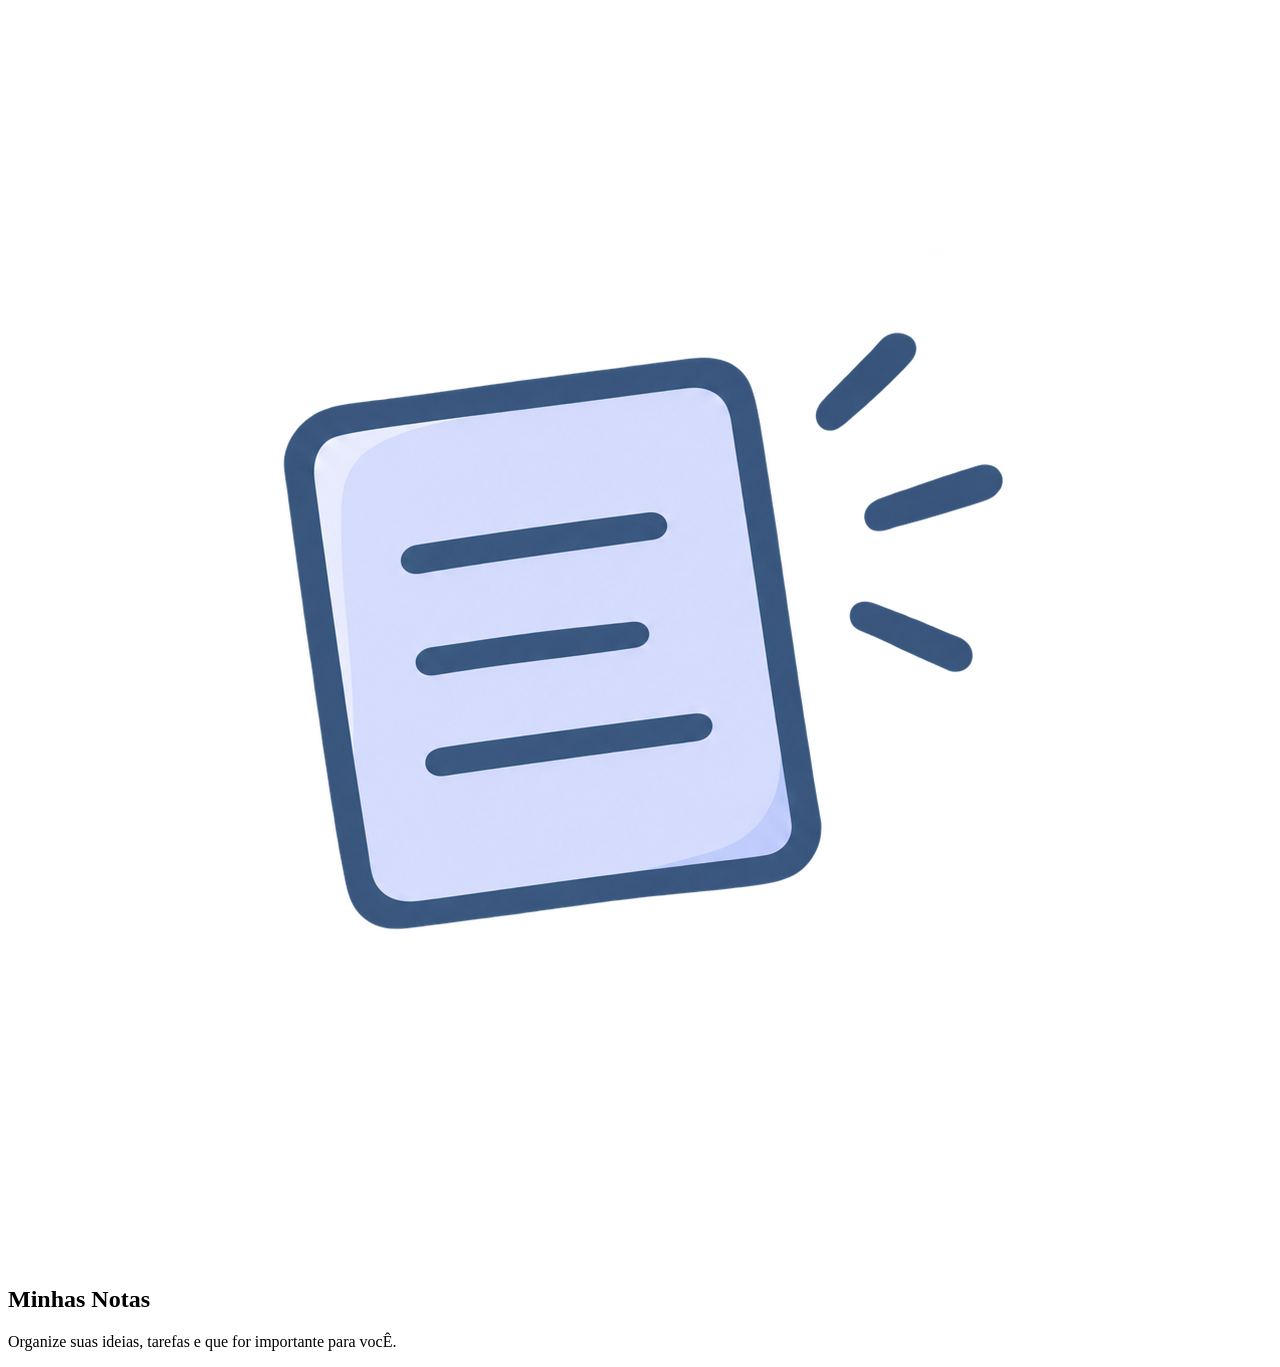
==== index.html @ a7103ac2 "Estruturando" ====
<!DOCTYPE html>
<html lang="pt-br">
<head>
    <meta charset="UTF-8">
    <meta name="viewport" content="width=device-width, initial-scale=1.0">
    <title>Well-Organized</title>
</head>
<body>
    <section class="notas" id="notas">
        <div class="cabecalho">
            <div class="imagem">
                <img src="ASSETS/ICONES/Ícone de Nota Pastel com Destaques.png" alt="Ícone de Nota Pastel com Destaques">
            </div>
            <div class="informacoes">
                <h1 class="titulo">Minhas Notas</h1>
                <p class="descricao">Organize suas ideias, tarefas e que for importante para vocÊ.</p>
            </div>
        </div>
    </section>
</body>
</html>
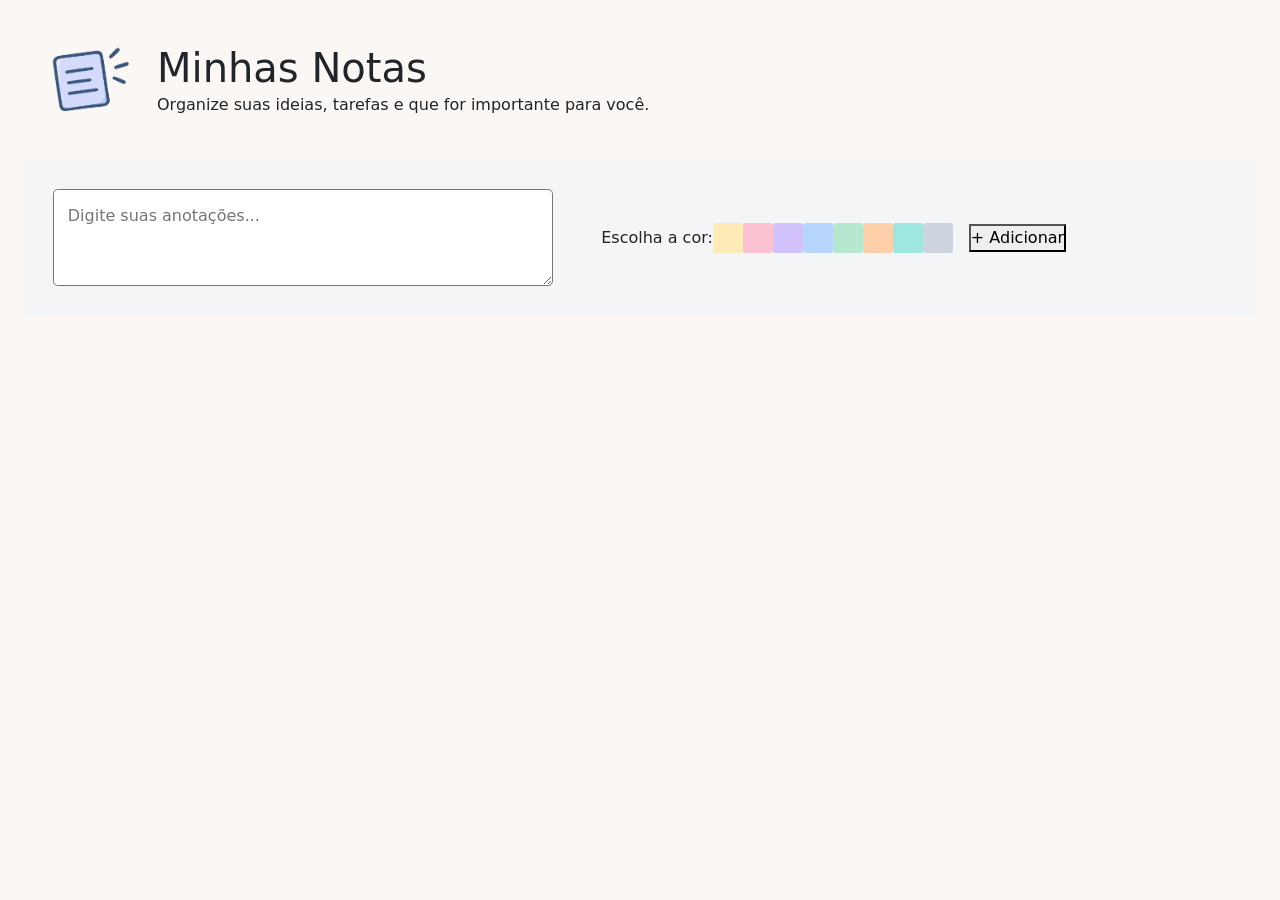
==== commit 2c842ce4: "Update index.html" ====
--- a/index.html
+++ b/index.html
@@ -4,6 +4,8 @@
     <meta charset="UTF-8">
     <meta name="viewport" content="width=device-width, initial-scale=1.0">
     <title>Well-Organized</title>
+    <link href="https://cdn.jsdelivr.net/npm/bootstrap@5.3.8/dist/css/bootstrap.min.css" rel="stylesheet" integrity="sha384-sRIl4kxILFvY47J16cr9ZwB07vP4J8+LH7qKQnuqkuIAvNWLzeN8tE5YBujZqJLB" crossorigin="anonymous">
+    <link rel="stylesheet" href="CSS/index.css">
 </head>
 <body>
     <section class="notas" id="notas">
@@ -13,9 +15,27 @@
             </div>
             <div class="informacoes">
                 <h1 class="titulo">Minhas Notas</h1>
-                <p class="descricao">Organize suas ideias, tarefas e que for importante para vocÊ.</p>
+                <p class="descricao">Organize suas ideias, tarefas e que for importante para você.</p>
             </div>
         </div>
+        <div class="formulario" id = "formulario">
+            <form class="formularioNotas" id= "formularioNotas" method="post">
+                <textarea type="text" class="anotacao" id="anotacao" placeholder="Digite suas anotações..."></textarea>
+                <label for="cores">Escolha a cor:</label>
+                <div class="cores" id="cores">
+                    <div class="amarelo"></div>
+                    <div class="rosa"></div>
+                    <div class="roxo"></div>
+                    <div class="azul"></div>
+                    <div class="verde_claro"></div>
+                    <div class="laranja"></div>
+                    <div class="verde_agua"></div>
+                    <div class="cinza"></div>
+                </div>
+                <button type="submit" class="btnEnviar" id="btnEnviar">+ Adicionar</button>
+            </form>
+        </div>
+        <div class="notas_registradas"></div>
     </section>
 </body>
-</html>+</html>
--- a/CSS/index.css
+++ b/CSS/index.css
@@ -0,0 +1,89 @@
+* {
+    margin: 0;
+    padding: 0;
+    box-sizing: border-box; 
+}
+.notas{
+    background-color: #fbf7f4;
+    width:100%;
+    max-width: 1920px; 
+    min-height: 100dvh; /* Garante no mínimo a altura da tela inteira */
+    margin-left: auto;
+    margin-right: auto; /*auto -> centralizando o container na tela */
+    padding-left: 1.5rem;
+    padding-right: 1.5rem; 
+}
+.notas .cabecalho{
+    min-height: 10rem;
+    display: flex;
+    align-items:center ;
+   
+}
+
+.notas .cabecalho .imagem{
+    width: 8.25rem;
+    height: 5.0625rem;
+  
+}
+.notas .cabecalho .imagem img{
+    width: 100%;
+    height: 100%;
+    object-fit: cover;
+}
+.notas .cabecalho  .informacoes .titulo, .descricao{
+    margin: 1px;
+}
+
+.notas .formulario{
+    min-height: 8rem;
+    background-color: #f4f5f6 !important;
+    padding: 1.825rem;
+}
+.notas .formulario .formularioNotas{
+    display: flex;
+    align-items: center;
+
+}
+
+.notas .formulario .formularioNotas .anotacao{
+    width: 31.25rem;
+    height: 6.0625rem;
+    border-radius: 0.3rem;
+    padding: 0.850rem;
+    margin-right: 3rem;
+}
+.notas .formulario .formularioNotas .cores {
+    display: flex;
+    align-items: center;
+    padding-right: 1rem; 
+}
+.notas .formulario .formularioNotas .cores div{
+    width: 30px;
+    height: 30px;
+    border-radius: 0.175rem;
+
+}
+.amarelo{
+    background-color:#fdeab7 ;
+}
+.rosa{
+    background-color:#fdc2d1 ;
+}
+.roxo{
+    background-color: #d2c2fb;
+}
+.azul{
+    background-color: #b6d6fd;
+}
+.verde_claro{
+    background-color: #b6e7cf;
+}
+.laranja{
+    background-color: #fdd0a9;
+}
+.verde_agua{
+    background-color: #9ee7e0 ;
+}
+.cinza{
+    background-color: #ced4df;
+}
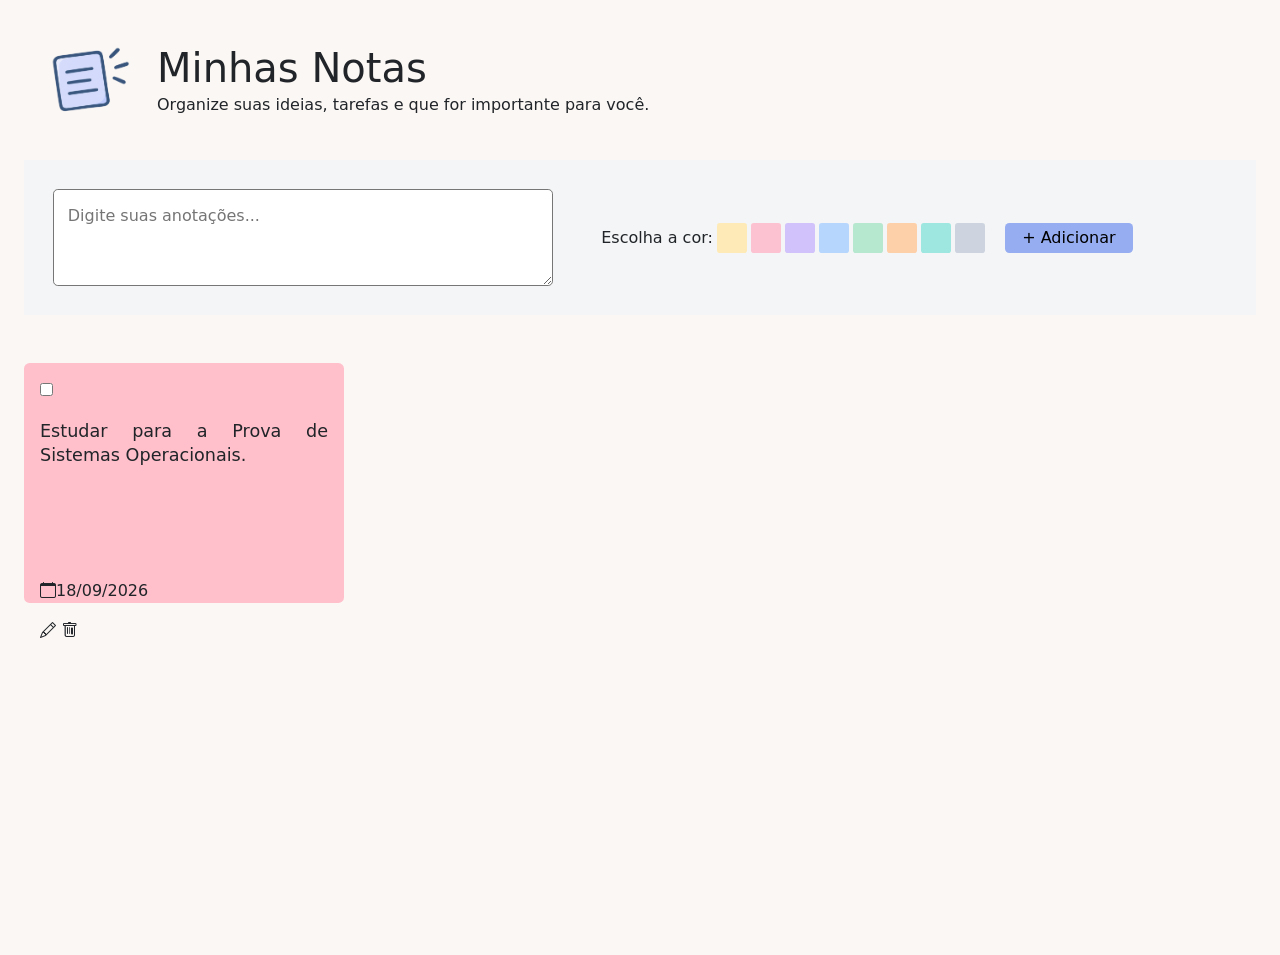
==== commit d2b5abe2: "Update index.html" ====
--- a/index.html
+++ b/index.html
@@ -5,6 +5,7 @@
     <meta name="viewport" content="width=device-width, initial-scale=1.0">
     <title>Well-Organized</title>
     <link href="https://cdn.jsdelivr.net/npm/bootstrap@5.3.8/dist/css/bootstrap.min.css" rel="stylesheet" integrity="sha384-sRIl4kxILFvY47J16cr9ZwB07vP4J8+LH7qKQnuqkuIAvNWLzeN8tE5YBujZqJLB" crossorigin="anonymous">
+    <link href="https://cdn.jsdelivr.net/npm/bootstrap-icons/font/bootstrap-icons.css" rel="stylesheet">
     <link rel="stylesheet" href="CSS/index.css">
 </head>
 <body>
@@ -23,19 +24,33 @@
                 <textarea type="text" class="anotacao" id="anotacao" placeholder="Digite suas anotações..."></textarea>
                 <label for="cores">Escolha a cor:</label>
                 <div class="cores" id="cores">
-                    <div class="amarelo"></div>
-                    <div class="rosa"></div>
-                    <div class="roxo"></div>
-                    <div class="azul"></div>
-                    <div class="verde_claro"></div>
-                    <div class="laranja"></div>
-                    <div class="verde_agua"></div>
-                    <div class="cinza"></div>
+                    <div class="amarelo" id="amarelo"></div>
+                    <div class="rosa" id="rosa"></div>
+                    <div class="roxo" id="roxo"></div>
+                    <div class="azul "id="azul" ></div>
+                    <div class="verde_claro" id="verde_claro"></div>
+                    <div class="laranja" id="laranja"></div>
+                    <div class="verde_agua" id="verde_agua"></div>
+                    <div class="cinza" id="cinza"></div>
                 </div>
                 <button type="submit" class="btnEnviar" id="btnEnviar">+ Adicionar</button>
             </form>
         </div>
-        <div class="notas_registradas"></div>
+        <div class="notas_registradas" id="notas_registradas">
+            <div class="cardNota">
+                <div class="cabecalhoCard">
+                    <input type="checkbox" class="notaRealizada" id="notaRealizada">
+                </div>
+                <div class="corpoCard">
+                    <p>Estudar para a Prova de Sistemas Operacionais.</p>
+                </div>
+                <div class="rodapeCard">
+                    <p><i class="bi bi-calendar" id="calendarioRodapeCard"></i>18/09/2026</p>
+                   <i class="bi bi-pencil" id="EditarRodapeCard"></i>
+                   <i class="bi bi-trash"  id="ExcluirRodapeCard"></i>
+                </div>
+            </div>
+        </div>
     </section>
 </body>
 </html>
--- a/CSS/index.css
+++ b/CSS/index.css
@@ -1,3 +1,4 @@
+/*Use o height (altura exata) quando o elemento precisar ter um tamanho fixo e rígido, e use o min-height (altura mínima) quando o elemento precisar crescer caso haja muito conteúdo. */
 * {
     margin: 0;
     padding: 0;
@@ -57,14 +58,59 @@
     align-items: center;
     padding-right: 1rem; 
 }
+
+.notas .formulario .formularioNotas label {
+    margin-right: 0.250rem;
+}
 .notas .formulario .formularioNotas .cores div{
-    width: 30px;
-    height: 30px;
-    border-radius: 0.175rem;
+    width: 1.875rem;
+    height: 1.875rem;
+    border-radius: 0.175rem;  
+    margin-right: 0.250rem;
+    cursor: pointer;
+}
 
+.notas .formulario .formularioNotas .btnEnviar{
+    width: 8rem;
+    height:1.875rem ;
+    background-color: #96adf1;
+    border-radius: 0.275rem;
+    border-color: transparent;
 }
+
+.notas_registradas{
+    min-height: 37rem;
+    margin-top: 3rem;
+
+    display: flex;
+    flex-wrap: wrap; /*Quebra os elementos para a próxima linha quando falta espaço*/
+    gap: 1rem;/* Cria um espço entre os cards, para que um não fique colado no outro*/
+}
+
+.notas_registradas .cardNota{
+    width: 20rem;
+    height: 15rem;
+    background-color: pink;
+    padding: 1rem;
+    border-radius: 0.350rem;
+}
+.notas_registradas .cardNota .corpoCard{
+    height:10rem;
+    margin-top: 1rem;
+    overflow-y: auto;   /* Adiciona a rolagem apenas quando o texto passar de 200px */
+    word-wrap: break-word;   /* Garante que o texto quebre a linha e não suma para o lado */
+}
+.notas_registradas .cardNota .corpoCard p{
+margin-top: 0;
+margin-bottom: 1rem;
+line-height: 1.50rem;
+text-align: justify;
+font-size: 1.10rem;
+}
+
 .amarelo{
     background-color:#fdeab7 ;
+    
 }
 .rosa{
     background-color:#fdc2d1 ;
@@ -86,4 +132,4 @@
 }
 .cinza{
     background-color: #ced4df;
-}+}
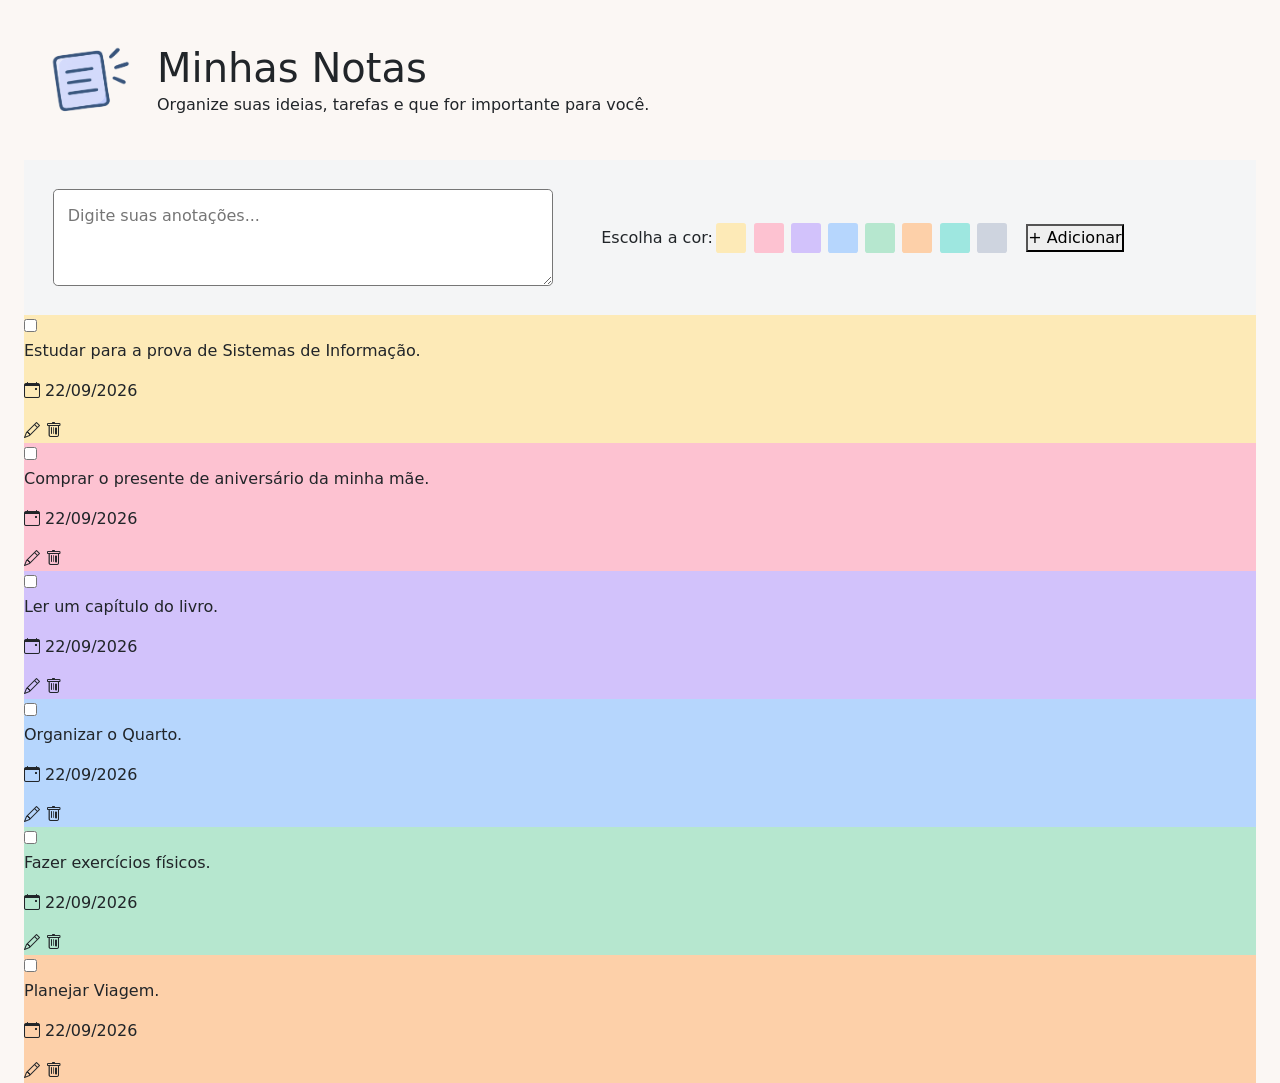
==== commit a8683d0a: "CSS + HTML Criando rascunho dos cards + CSS competo" ====
--- a/index.html
+++ b/index.html
@@ -24,30 +24,101 @@
                 <textarea type="text" class="anotacao" id="anotacao" placeholder="Digite suas anotações..."></textarea>
                 <label for="cores">Escolha a cor:</label>
                 <div class="cores" id="cores">
-                    <div class="amarelo" id="amarelo"></div>
-                    <div class="rosa" id="rosa"></div>
-                    <div class="roxo" id="roxo"></div>
-                    <div class="azul "id="azul" ></div>
-                    <div class="verde_claro" id="verde_claro"></div>
-                    <div class="laranja" id="laranja"></div>
-                    <div class="verde_agua" id="verde_agua"></div>
-                    <div class="cinza" id="cinza"></div>
+                    <div class="amarelo"></div>
+                    <div class="rosa"></div>
+                    <div class="roxo"></div>
+                    <div class="azul"></div>
+                    <div class="verde_claro"></div>
+                    <div class="laranja"></div>
+                    <div class="verde_agua"></div>
+                    <div class="cinza"></div>
                 </div>
-                <button type="submit" class="btnEnviar" id="btnEnviar">+ Adicionar</button>
+                <button type="submit" class="btnEnviar " id="btnEnviar">+ Adicionar</button>
             </form>
         </div>
-        <div class="notas_registradas" id="notas_registradas">
-            <div class="cardNota">
-                <div class="cabecalhoCard">
-                    <input type="checkbox" class="notaRealizada" id="notaRealizada">
+        <div class="notas_registradas">
+
+            <div class="cardNotas amarelo" id="cardNotas">
+                <div class="cabecalhoCardNotas ">
+                    <input type="checkbox" class="checkboxNotasRalizadas" id="checkboxNotasRalizadas">
                 </div>
-                <div class="corpoCard">
-                    <p>Estudar para a Prova de Sistemas Operacionais.</p>
+                <div class="corpoCardNotas ">
+                    <p> Estudar para a prova de Sistemas de Informação. </p>
                 </div>
-                <div class="rodapeCard">
-                    <p><i class="bi bi-calendar" id="calendarioRodapeCard"></i>18/09/2026</p>
-                   <i class="bi bi-pencil" id="EditarRodapeCard"></i>
-                   <i class="bi bi-trash"  id="ExcluirRodapeCard"></i>
+                <div class="rodapeCardNotas">
+                    <p><i class="bi bi-calendar-event" id="diaDaSemanaCardNotas"></i> 22/09/2026</p>
+                    <i class="bi bi-pencil" id="editarCardNotas"></i>
+                    <i class="bi bi-trash" id="excluirCardNotas"></i>
+                </div>
+            </div>
+
+                <div class="cardNotas rosa" id="cardNotas">
+                <div class="cabecalhoCardNotas ">
+                    <input type="checkbox" class="checkboxNotasRalizadas" id="checkboxNotasRalizadas">
+                </div>
+                <div class="corpoCardNotas ">
+                    <p> Comprar o presente de aniversário da minha mãe. </p>
+                </div>
+                <div class="rodapeCardNotas">
+                    <p><i class="bi bi-calendar-event" id="diaDaSemanaCardNotas"></i> 22/09/2026</p>
+                    <i class="bi bi-pencil" id="editarCardNotas"></i>
+                    <i class="bi bi-trash" id="excluirCardNotas"></i>
+                </div>
+            </div>
+
+              <div class="cardNotas roxo" id="cardNotas">
+                <div class="cabecalhoCardNotas ">
+                    <input type="checkbox" class="checkboxNotasRalizadas" id="checkboxNotasRalizadas">
+                </div>
+                <div class="corpoCardNotas ">
+                    <p> Ler um capítulo do livro.  </p>
+                </div>
+                <div class="rodapeCardNotas">
+                    <p><i class="bi bi-calendar-event" id="diaDaSemanaCardNotas"></i> 22/09/2026</p>
+                    <i class="bi bi-pencil" id="editarCardNotas"></i>
+                    <i class="bi bi-trash" id="excluirCardNotas"></i>
+                </div>
+            </div>
+
+              <div class="cardNotas azul" id="cardNotas">
+                <div class="cabecalhoCardNotas ">
+                    <input type="checkbox" class="checkboxNotasRalizadas" id="checkboxNotasRalizadas">
+                </div>
+                <div class="corpoCardNotas ">
+                    <p> Organizar o Quarto.  </p>
+                </div>
+                <div class="rodapeCardNotas">
+                    <p><i class="bi bi-calendar-event" id="diaDaSemanaCardNotas"></i> 22/09/2026</p>
+                    <i class="bi bi-pencil" id="editarCardNotas"></i>
+                    <i class="bi bi-trash" id="excluirCardNotas"></i>
+                </div>
+            </div>
+
+             <div class="cardNotas verde_claro" id="cardNotas">
+                <div class="cabecalhoCardNotas ">
+                    <input type="checkbox" class="checkboxNotasRalizadas" id="checkboxNotasRalizadas">
+                </div>
+                <div class="corpoCardNotas ">
+                    <p> Fazer exercícios físicos.  </p>
+                </div>
+                <div class="rodapeCardNotas">
+                    <p><i class="bi bi-calendar-event" id="diaDaSemanaCardNotas"></i> 22/09/2026</p>
+                    <i class="bi bi-pencil" id="editarCardNotas"></i>
+                    <i class="bi bi-trash" id="excluirCardNotas"></i>
+                </div>
+            </div>
+            
+             <div class="cardNotas laranja" id="cardNotas">
+                <div class="cabecalhoCardNotas ">
+                    <input type="checkbox" class="checkboxNotasRalizadas" id="checkboxNotasRalizadas">
+                </div>
+                <div class="corpoCardNotas ">
+                    <p> Planejar Viagem.  </p>
+                </div>
+                <div class="rodapeCardNotas">
+                    <p><i class="bi bi-calendar-event" id="diaDaSemanaCardNotas"></i> 22/09/2026</p>
+                    <i class="bi bi-pencil" id="editarCardNotas"></i>
+                    <i class="bi bi-trash" id="excluirCardNotas"></i>
                 </div>
             </div>
         </div>
--- a/CSS/index.css
+++ b/CSS/index.css
@@ -1,4 +1,3 @@
-/*Use o height (altura exata) quando o elemento precisar ter um tamanho fixo e rígido, e use o min-height (altura mínima) quando o elemento precisar crescer caso haja muito conteúdo. */
 * {
     margin: 0;
     padding: 0;
@@ -58,59 +57,18 @@
     align-items: center;
     padding-right: 1rem; 
 }
+.notas .formulario .formularioNotas .cores div{
+    width: 30px;
+    height: 30px;
+    border-radius: 0.175rem;
+    margin: 0.225rem;
+}
+..otas .formulario .formularioNotas .btnEnviar{
 
-.notas .formulario .formularioNotas label {
-    margin-right: 0.250rem;
-}
-.notas .formulario .formularioNotas .cores div{
-    width: 1.875rem;
-    height: 1.875rem;
-    border-radius: 0.175rem;  
-    margin-right: 0.250rem;
-    cursor: pointer;
-}
-
-.notas .formulario .formularioNotas .btnEnviar{
-    width: 8rem;
-    height:1.875rem ;
-    background-color: #96adf1;
-    border-radius: 0.275rem;
-    border-color: transparent;
-}
-
-.notas_registradas{
-    min-height: 37rem;
-    margin-top: 3rem;
-
-    display: flex;
-    flex-wrap: wrap; /*Quebra os elementos para a próxima linha quando falta espaço*/
-    gap: 1rem;/* Cria um espço entre os cards, para que um não fique colado no outro*/
-}
-
-.notas_registradas .cardNota{
-    width: 20rem;
-    height: 15rem;
-    background-color: pink;
-    padding: 1rem;
-    border-radius: 0.350rem;
-}
-.notas_registradas .cardNota .corpoCard{
-    height:10rem;
-    margin-top: 1rem;
-    overflow-y: auto;   /* Adiciona a rolagem apenas quando o texto passar de 200px */
-    word-wrap: break-word;   /* Garante que o texto quebre a linha e não suma para o lado */
-}
-.notas_registradas .cardNota .corpoCard p{
-margin-top: 0;
-margin-bottom: 1rem;
-line-height: 1.50rem;
-text-align: justify;
-font-size: 1.10rem;
 }
 
 .amarelo{
     background-color:#fdeab7 ;
-    
 }
 .rosa{
     background-color:#fdc2d1 ;
@@ -132,4 +90,4 @@
 }
 .cinza{
     background-color: #ced4df;
-}
+}
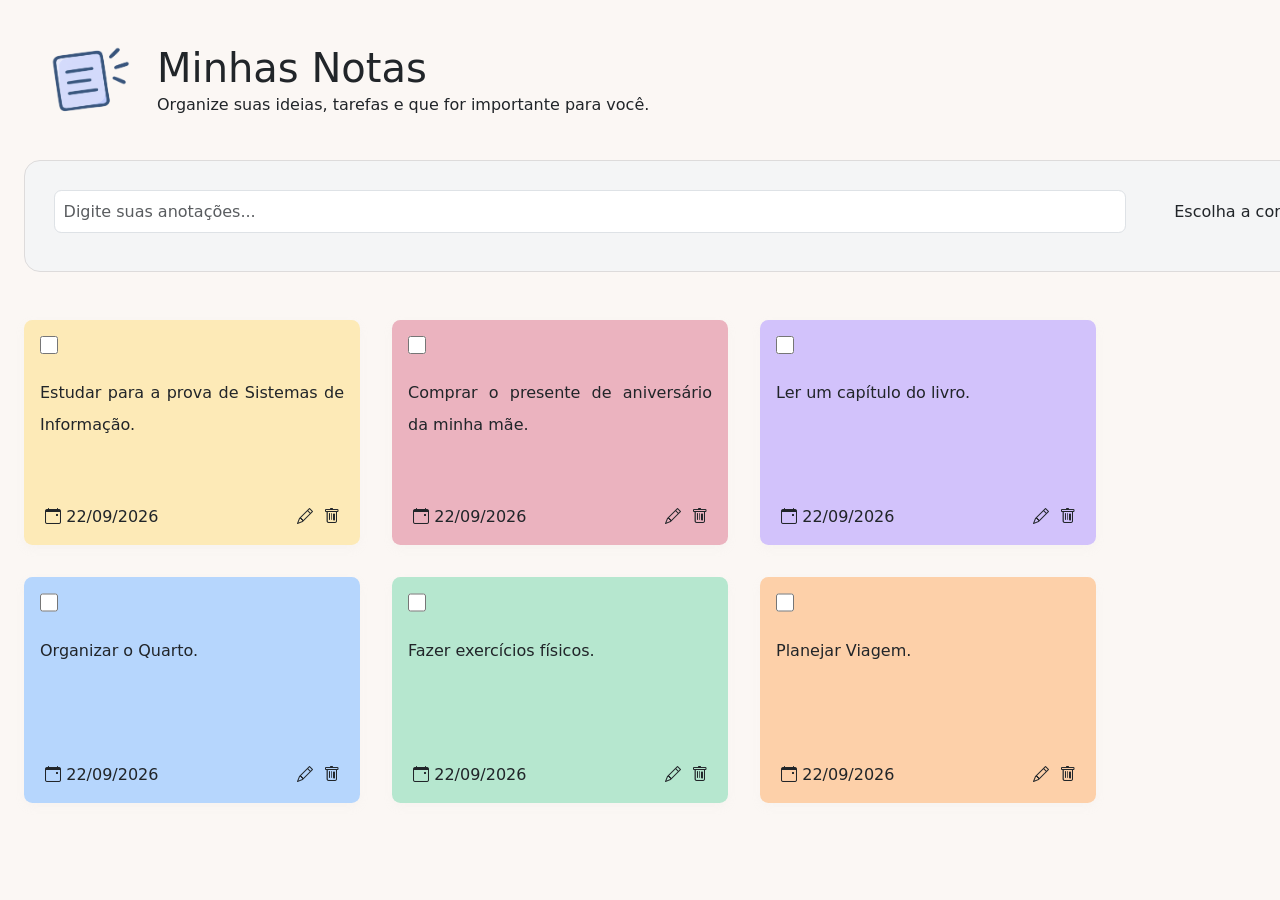
==== commit f903c656: "Ajustes Ajustes no CSS" ====
--- a/index.html
+++ b/index.html
@@ -21,8 +21,8 @@
         </div>
         <div class="formulario" id = "formulario">
             <form class="formularioNotas" id= "formularioNotas" method="post">
-                <textarea type="text" class="anotacao" id="anotacao" placeholder="Digite suas anotações..."></textarea>
-                <label for="cores">Escolha a cor:</label>
+                <input type="text" class="form-control anotacao" id="anotacao" placeholder="Digite suas anotações..."></textarea>
+                <label for="cores" >Escolha a cor:</label>
                 <div class="cores" id="cores">
                     <div class="amarelo"></div>
                     <div class="rosa"></div>
--- a/CSS/index.css
+++ b/CSS/index.css
@@ -3,6 +3,7 @@
     padding: 0;
     box-sizing: border-box; 
 }
+
 .notas{
     background-color: #fbf7f4;
     width:100%;
@@ -13,65 +14,142 @@
     padding-left: 1.5rem;
     padding-right: 1.5rem; 
 }
+
 .notas .cabecalho{
     min-height: 10rem;
     display: flex;
     align-items:center ;
-   
 }
 
 .notas .cabecalho .imagem{
     width: 8.25rem;
     height: 5.0625rem;
-  
 }
+
 .notas .cabecalho .imagem img{
     width: 100%;
     height: 100%;
     object-fit: cover;
 }
+
 .notas .cabecalho  .informacoes .titulo, .descricao{
     margin: 1px;
 }
 
 .notas .formulario{
-    min-height: 8rem;
+    width: 113rem;
+    min-height: 7rem;
     background-color: #f4f5f6 !important;
     padding: 1.825rem;
+    border-radius: 1rem;
+    border:1px solid rgb(221, 219, 219);
 }
+
+
 .notas .formulario .formularioNotas{
     display: flex;
     align-items: center;
-
+    
 }
 
 .notas .formulario .formularioNotas .anotacao{
-    width: 31.25rem;
-    height: 6.0625rem;
-    border-radius: 0.3rem;
-    padding: 0.850rem;
+    width: 67rem;
+    /* height: 6.0625rem; */
+    border-radius: 0.450rem;
+    padding: 0.525rem;
     margin-right: 3rem;
 }
+
+.notas .formulario .formularioNotas label{
+    margin-right: 1rem;
+}
+
 .notas .formulario .formularioNotas .cores {
     display: flex;
     align-items: center;
     padding-right: 1rem; 
+   
 }
+
 .notas .formulario .formularioNotas .cores div{
-    width: 30px;
-    height: 30px;
+    width: 1.875rem;
+    height: 1.875rem;
     border-radius: 0.175rem;
     margin: 0.225rem;
+    cursor:pointer;
+
 }
-..otas .formulario .formularioNotas .btnEnviar{
 
+.notas .formulario .formularioNotas  .btnEnviar{
+    width: 8rem;
+    height: 2.1rem;
+    color: white;
+    border-color: transparent;
+    border-radius: 0.225rem;
+    background-color: #96aff1;
+    font-weight: bold;
+}
+
+.notas_registradas{
+    display: flex;
+    flex-wrap: wrap;  /*Permite quebrr para a próxima linha.*/
+    gap: 2rem; /* Espaço entre os cards*/
+    margin-top: 3rem;
+}
+
+.notas_registradas .cardNotas{ 
+    width: 21rem;
+    min-height: 13rem;
+    cursor:pointer;
+    box-sizing: border-box;
+    overflow: hidden;
+    border-radius:0.525rem;
+    padding:1rem 1rem 0.500rem 1rem; /* top + right + bottom + left*/
+    box-shadow: 0 4px 10px rgba(219, 215, 215, 0.1);
+
+}
+
+.notas_registradas .cardNotas .cabecalhoCardNotas .checkboxNotasRalizadas{
+    width: 1.15rem;
+    height: 1.15rem;
+    background-color: transparent !important;
+    cursor: pointer;
+}
+
+.notas_registradas .cardNotas  .corpoCardNotas{
+    width:100%;
+    height: 8rem;
+    margin-top:1rem;
+    overflow-y: auto;
+    box-sizing: border-box;
+    
+}
+
+.notas_registradas .cardNotas  .corpoCardNotas p{
+    line-height: 2rem;
+    text-align: justify;
+}
+
+.notas_registradas .cardNotas  .rodapeCardNotas{
+    display: flex;
+    justify-content: space-around;
+    height:2rem; 
+}
+
+ .cardNotas  .rodapeCardNotas  p{
+    margin-right: 8rem;
+ }
+
+ .cardNotas  .rodapeCardNotas #editarCardNotas, #excluirCardNotas{
+    cursor: pointer;
+    
 }
 
 .amarelo{
     background-color:#fdeab7 ;
 }
 .rosa{
-    background-color:#fdc2d1 ;
+    background-color:#ebb3bf ;
 }
 .roxo{
     background-color: #d2c2fb;
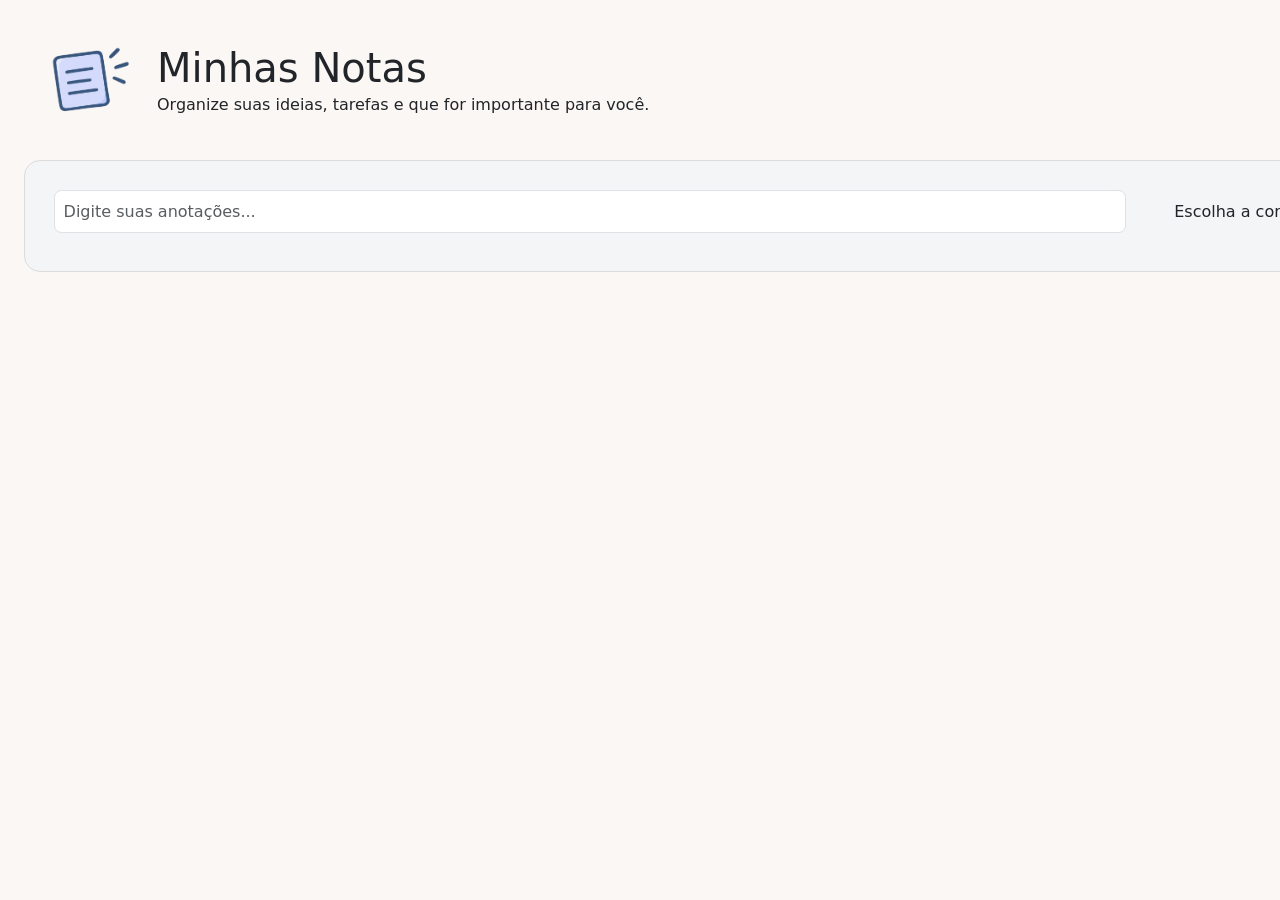
==== commit ff17aa11: "JS JS enviando formulário JS salvando no LocalStorage JS criando os cards automáticamente via js" ====
--- a/index.html
+++ b/index.html
@@ -21,107 +21,25 @@
         </div>
         <div class="formulario" id = "formulario">
             <form class="formularioNotas" id= "formularioNotas" method="post">
-                <input type="text" class="form-control anotacao" id="anotacao" placeholder="Digite suas anotações..."></textarea>
+                <input type="text" class="form-control anotacao" id="anotacao" placeholder="Digite suas anotações..." required="True"></textarea>
                 <label for="cores" >Escolha a cor:</label>
                 <div class="cores" id="cores">
-                    <div class="amarelo"></div>
-                    <div class="rosa"></div>
-                    <div class="roxo"></div>
-                    <div class="azul"></div>
-                    <div class="verde_claro"></div>
-                    <div class="laranja"></div>
-                    <div class="verde_agua"></div>
-                    <div class="cinza"></div>
+                    <div class="cor amarelo" data-cor="amarelo"></div>
+                    <div class="cor rosa"  data-cor="rosa"></div>
+                    <div class="cor roxo"  data-cor="roxo"></div>
+                    <div class="cor azul"  data-cor="azul"></div>
+                    <div class="cor verde_claro"  data-cor="verde_claro"></div>
+                    <div class="cor laranja"  data-cor="laranja"></div>
+                    <div class="cor verde_agua"  data-cor="verde_agua"></div>
+                    <div class="cor cinza"  data-cor="cinza"></div>
                 </div>
                 <button type="submit" class="btnEnviar " id="btnEnviar">+ Adicionar</button>
             </form>
         </div>
         <div class="notas_registradas">
-
-            <div class="cardNotas amarelo" id="cardNotas">
-                <div class="cabecalhoCardNotas ">
-                    <input type="checkbox" class="checkboxNotasRalizadas" id="checkboxNotasRalizadas">
-                </div>
-                <div class="corpoCardNotas ">
-                    <p> Estudar para a prova de Sistemas de Informação. </p>
-                </div>
-                <div class="rodapeCardNotas">
-                    <p><i class="bi bi-calendar-event" id="diaDaSemanaCardNotas"></i> 22/09/2026</p>
-                    <i class="bi bi-pencil" id="editarCardNotas"></i>
-                    <i class="bi bi-trash" id="excluirCardNotas"></i>
-                </div>
-            </div>
-
-                <div class="cardNotas rosa" id="cardNotas">
-                <div class="cabecalhoCardNotas ">
-                    <input type="checkbox" class="checkboxNotasRalizadas" id="checkboxNotasRalizadas">
-                </div>
-                <div class="corpoCardNotas ">
-                    <p> Comprar o presente de aniversário da minha mãe. </p>
-                </div>
-                <div class="rodapeCardNotas">
-                    <p><i class="bi bi-calendar-event" id="diaDaSemanaCardNotas"></i> 22/09/2026</p>
-                    <i class="bi bi-pencil" id="editarCardNotas"></i>
-                    <i class="bi bi-trash" id="excluirCardNotas"></i>
-                </div>
-            </div>
-
-              <div class="cardNotas roxo" id="cardNotas">
-                <div class="cabecalhoCardNotas ">
-                    <input type="checkbox" class="checkboxNotasRalizadas" id="checkboxNotasRalizadas">
-                </div>
-                <div class="corpoCardNotas ">
-                    <p> Ler um capítulo do livro.  </p>
-                </div>
-                <div class="rodapeCardNotas">
-                    <p><i class="bi bi-calendar-event" id="diaDaSemanaCardNotas"></i> 22/09/2026</p>
-                    <i class="bi bi-pencil" id="editarCardNotas"></i>
-                    <i class="bi bi-trash" id="excluirCardNotas"></i>
-                </div>
-            </div>
-
-              <div class="cardNotas azul" id="cardNotas">
-                <div class="cabecalhoCardNotas ">
-                    <input type="checkbox" class="checkboxNotasRalizadas" id="checkboxNotasRalizadas">
-                </div>
-                <div class="corpoCardNotas ">
-                    <p> Organizar o Quarto.  </p>
-                </div>
-                <div class="rodapeCardNotas">
-                    <p><i class="bi bi-calendar-event" id="diaDaSemanaCardNotas"></i> 22/09/2026</p>
-                    <i class="bi bi-pencil" id="editarCardNotas"></i>
-                    <i class="bi bi-trash" id="excluirCardNotas"></i>
-                </div>
-            </div>
-
-             <div class="cardNotas verde_claro" id="cardNotas">
-                <div class="cabecalhoCardNotas ">
-                    <input type="checkbox" class="checkboxNotasRalizadas" id="checkboxNotasRalizadas">
-                </div>
-                <div class="corpoCardNotas ">
-                    <p> Fazer exercícios físicos.  </p>
-                </div>
-                <div class="rodapeCardNotas">
-                    <p><i class="bi bi-calendar-event" id="diaDaSemanaCardNotas"></i> 22/09/2026</p>
-                    <i class="bi bi-pencil" id="editarCardNotas"></i>
-                    <i class="bi bi-trash" id="excluirCardNotas"></i>
-                </div>
-            </div>
-            
-             <div class="cardNotas laranja" id="cardNotas">
-                <div class="cabecalhoCardNotas ">
-                    <input type="checkbox" class="checkboxNotasRalizadas" id="checkboxNotasRalizadas">
-                </div>
-                <div class="corpoCardNotas ">
-                    <p> Planejar Viagem.  </p>
-                </div>
-                <div class="rodapeCardNotas">
-                    <p><i class="bi bi-calendar-event" id="diaDaSemanaCardNotas"></i> 22/09/2026</p>
-                    <i class="bi bi-pencil" id="editarCardNotas"></i>
-                    <i class="bi bi-trash" id="excluirCardNotas"></i>
-                </div>
-            </div>
         </div>
     </section>
+
+    <script src="JS/js.js"></script>
 </body>
 </html>
--- a/CSS/index.css
+++ b/CSS/index.css
@@ -79,6 +79,7 @@
     cursor:pointer;
 
 }
+
 
 .notas .formulario .formularioNotas  .btnEnviar{
     width: 8rem;
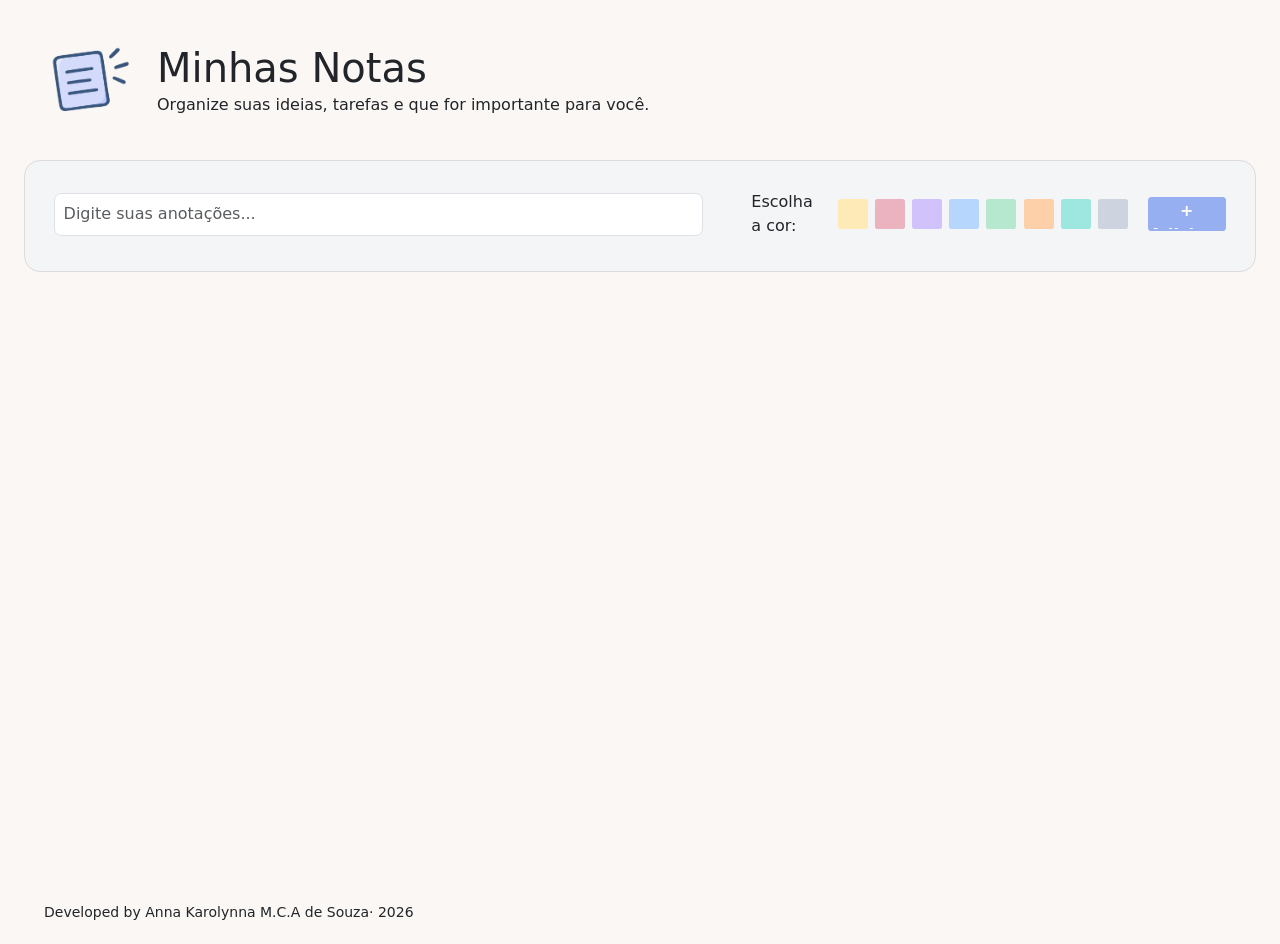
==== commit 0fedf2b2: "Add rodapé de créditos e ajustes CSS" ====
--- a/index.html
+++ b/index.html
@@ -1,45 +1,56 @@
 <!DOCTYPE html>
 <html lang="pt-br">
+
 <head>
     <meta charset="UTF-8">
     <meta name="viewport" content="width=device-width, initial-scale=1.0">
     <title>Well-Organized</title>
-    <link href="https://cdn.jsdelivr.net/npm/bootstrap@5.3.8/dist/css/bootstrap.min.css" rel="stylesheet" integrity="sha384-sRIl4kxILFvY47J16cr9ZwB07vP4J8+LH7qKQnuqkuIAvNWLzeN8tE5YBujZqJLB" crossorigin="anonymous">
+    <link href="https://cdn.jsdelivr.net/npm/bootstrap@5.3.8/dist/css/bootstrap.min.css" rel="stylesheet"
+        integrity="sha384-sRIl4kxILFvY47J16cr9ZwB07vP4J8+LH7qKQnuqkuIAvNWLzeN8tE5YBujZqJLB" crossorigin="anonymous">
     <link href="https://cdn.jsdelivr.net/npm/bootstrap-icons/font/bootstrap-icons.css" rel="stylesheet">
     <link rel="stylesheet" href="CSS/index.css">
 </head>
+
 <body>
     <section class="notas" id="notas">
         <div class="cabecalho">
             <div class="imagem">
-                <img src="ASSETS/ICONES/Ícone de Nota Pastel com Destaques.png" alt="Ícone de Nota Pastel com Destaques">
+                <img src="ASSETS/ICONES/Ícone de Nota Pastel com Destaques.png"
+                    alt="Ícone de Nota Pastel com Destaques">
             </div>
             <div class="informacoes">
                 <h1 class="titulo">Minhas Notas</h1>
                 <p class="descricao">Organize suas ideias, tarefas e que for importante para você.</p>
             </div>
         </div>
-        <div class="formulario" id = "formulario">
-            <form class="formularioNotas" id= "formularioNotas" method="post">
-                <input type="text" class="form-control anotacao" id="anotacao" placeholder="Digite suas anotações..." required="True"></textarea>
-                <label for="cores" >Escolha a cor:</label>
+        <div class="formulario" id="formulario">
+            <form class="formularioNotas" id="formularioNotas" method="post">
+                <input type="text" class="form-control anotacao" id="anotacao" placeholder="Digite suas anotações..."
+                    required="True"></textarea>
+                <label for="cores">Escolha a cor:</label>
                 <div class="cores" id="cores">
                     <div class="cor amarelo" data-cor="amarelo"></div>
-                    <div class="cor rosa"  data-cor="rosa"></div>
-                    <div class="cor roxo"  data-cor="roxo"></div>
-                    <div class="cor azul"  data-cor="azul"></div>
-                    <div class="cor verde_claro"  data-cor="verde_claro"></div>
-                    <div class="cor laranja"  data-cor="laranja"></div>
-                    <div class="cor verde_agua"  data-cor="verde_agua"></div>
-                    <div class="cor cinza"  data-cor="cinza"></div>
+                    <div class="cor rosa" data-cor="rosa"></div>
+                    <div class="cor roxo" data-cor="roxo"></div>
+                    <div class="cor azul" data-cor="azul"></div>
+                    <div class="cor verde_claro" data-cor="verde_claro"></div>
+                    <div class="cor laranja" data-cor="laranja"></div>
+                    <div class="cor verde_agua" data-cor="verde_agua"></div>
+                    <div class="cor cinza" data-cor="cinza"></div>
                 </div>
                 <button type="submit" class="btnEnviar " id="btnEnviar">+ Adicionar</button>
             </form>
         </div>
-        <div class="notas_registradas">
+        <div class="cardsNotaa">
+            <div class="notas_registradas">
+            </div>
         </div>
+        <footer>
+            <small>Developed by Anna Karolynna M.C.A de Souza· 2026</small>
+        </footer>
     </section>
 
     <script src="JS/js.js"></script>
 </body>
-</html>
+
+</html>
--- a/CSS/index.css
+++ b/CSS/index.css
@@ -1,58 +1,62 @@
 * {
     margin: 0;
     padding: 0;
-    box-sizing: border-box; 
-}
-
-.notas{
+    box-sizing: border-box;
+}
+
+.notas {
     background-color: #fbf7f4;
-    width:100%;
-    max-width: 1920px; 
-    min-height: 100dvh; /* Garante no mínimo a altura da tela inteira */
+    width: 100%;
+    max-width: 1920px;
+    min-height: 100dvh;
+    /* Garante no mínimo a altura da tela inteira */
     margin-left: auto;
-    margin-right: auto; /*auto -> centralizando o container na tela */
+    margin-right: auto;
+    /*auto -> centralizando o container na tela */
     padding-left: 1.5rem;
-    padding-right: 1.5rem; 
-}
-
-.notas .cabecalho{
+    padding-right: 1.5rem;
+}
+
+.notas .cabecalho {
     min-height: 10rem;
     display: flex;
-    align-items:center ;
-}
-
-.notas .cabecalho .imagem{
+    align-items: center;
+}
+
+.notas .cabecalho .imagem {
     width: 8.25rem;
     height: 5.0625rem;
 }
 
-.notas .cabecalho .imagem img{
+.notas .cabecalho .imagem img {
     width: 100%;
     height: 100%;
     object-fit: cover;
 }
 
-.notas .cabecalho  .informacoes .titulo, .descricao{
+.notas .cabecalho .informacoes .titulo,
+.descricao {
     margin: 1px;
 }
 
-.notas .formulario{
-    width: 113rem;
+.notas .formulario {
+    box-sizing: border-box;
+    overflow: hidden;
     min-height: 7rem;
     background-color: #f4f5f6 !important;
     padding: 1.825rem;
     border-radius: 1rem;
-    border:1px solid rgb(221, 219, 219);
-}
-
-
-.notas .formulario .formularioNotas{
+    border: 1px solid rgb(221, 219, 219);
+}
+
+
+.notas .formulario .formularioNotas {
     display: flex;
     align-items: center;
-    
-}
-
-.notas .formulario .formularioNotas .anotacao{
+
+}
+
+.notas .formulario .formularioNotas .anotacao {
     width: 67rem;
     /* height: 6.0625rem; */
     border-radius: 0.450rem;
@@ -60,28 +64,30 @@
     margin-right: 3rem;
 }
 
-.notas .formulario .formularioNotas label{
+.notas .formulario .formularioNotas label {
     margin-right: 1rem;
 }
 
 .notas .formulario .formularioNotas .cores {
     display: flex;
     align-items: center;
-    padding-right: 1rem; 
-   
-}
-
-.notas .formulario .formularioNotas .cores div{
+    padding-right: 1rem;
+
+}
+
+.notas .formulario .formularioNotas .cores div {
     width: 1.875rem;
     height: 1.875rem;
     border-radius: 0.175rem;
     margin: 0.225rem;
-    cursor:pointer;
-
-}
-
-
-.notas .formulario .formularioNotas  .btnEnviar{
+    cursor: pointer;
+
+}
+
+
+.notas .formulario .formularioNotas .btnEnviar {
+    box-sizing: border-box;
+    overflow: hidden;
     width: 8rem;
     height: 2.1rem;
     color: white;
@@ -91,82 +97,108 @@
     font-weight: bold;
 }
 
-.notas_registradas{
-    display: flex;
-    flex-wrap: wrap;  /*Permite quebrr para a próxima linha.*/
-    gap: 2rem; /* Espaço entre os cards*/
+.cardsNotaa {
+    min-height: 35rem;
+}
+
+.notas_registradas {
+    display: flex;
+    flex-wrap: wrap;
+    /*Permite quebrr para a próxima linha.*/
+    gap: 2rem;
+    /* Espaço entre os cards*/
     margin-top: 3rem;
 }
 
-.notas_registradas .cardNotas{ 
+.notas_registradas .cardNotas {
     width: 21rem;
     min-height: 13rem;
-    cursor:pointer;
+    cursor: pointer;
     box-sizing: border-box;
     overflow: hidden;
-    border-radius:0.525rem;
-    padding:1rem 1rem 0.500rem 1rem; /* top + right + bottom + left*/
+    border-radius: 0.525rem;
+    padding: 1rem 1rem 0.500rem 1rem;
+    /* top + right + bottom + left*/
     box-shadow: 0 4px 10px rgba(219, 215, 215, 0.1);
 
 }
 
-.notas_registradas .cardNotas .cabecalhoCardNotas .checkboxNotasRalizadas{
+.notas_registradas .cardNotas:has(.checkboxNotasRalizadas:checked) p {
+    text-decoration: line-through;
+}
+
+.notas_registradas .cardNotas .cabecalhoCardNotas .checkboxNotasRalizadas {
     width: 1.15rem;
     height: 1.15rem;
     background-color: transparent !important;
     cursor: pointer;
 }
 
-.notas_registradas .cardNotas  .corpoCardNotas{
-    width:100%;
+
+.notas_registradas .cardNotas .corpoCardNotas {
+    width: 100%;
     height: 8rem;
-    margin-top:1rem;
+    margin-top: 1rem;
     overflow-y: auto;
     box-sizing: border-box;
-    
-}
-
-.notas_registradas .cardNotas  .corpoCardNotas p{
+
+}
+
+.notas_registradas .cardNotas .corpoCardNotas p {
     line-height: 2rem;
     text-align: justify;
 }
 
-.notas_registradas .cardNotas  .rodapeCardNotas{
+.notas_registradas .cardNotas .rodapeCardNotas {
     display: flex;
     justify-content: space-around;
-    height:2rem; 
-}
-
- .cardNotas  .rodapeCardNotas  p{
+    height: 2rem;
+}
+
+.cardNotas .rodapeCardNotas p {
     margin-right: 8rem;
- }
-
- .cardNotas  .rodapeCardNotas #editarCardNotas, #excluirCardNotas{
-    cursor: pointer;
-    
-}
-
-.amarelo{
-    background-color:#fdeab7 ;
-}
-.rosa{
-    background-color:#ebb3bf ;
-}
-.roxo{
+}
+
+.cardNotas .rodapeCardNotas #editarCardNotas,
+#excluirCardNotas {
+    cursor: pointer;
+
+}
+
+footer {
+    margin-top: auto;
+    text-align: justify;
+    padding: 1.25rem;
+}
+
+.amarelo {
+    background-color: #fdeab7;
+}
+
+.rosa {
+    background-color: #ebb3bf;
+}
+
+.roxo {
     background-color: #d2c2fb;
 }
-.azul{
+
+.azul {
     background-color: #b6d6fd;
 }
-.verde_claro{
+
+.verde_claro {
     background-color: #b6e7cf;
 }
-.laranja{
+
+.laranja {
     background-color: #fdd0a9;
 }
-.verde_agua{
-    background-color: #9ee7e0 ;
-}
-.cinza{
+
+.verde_agua {
+    background-color: #9ee7e0;
+}
+
+.cinza {
     background-color: #ced4df;
 }
